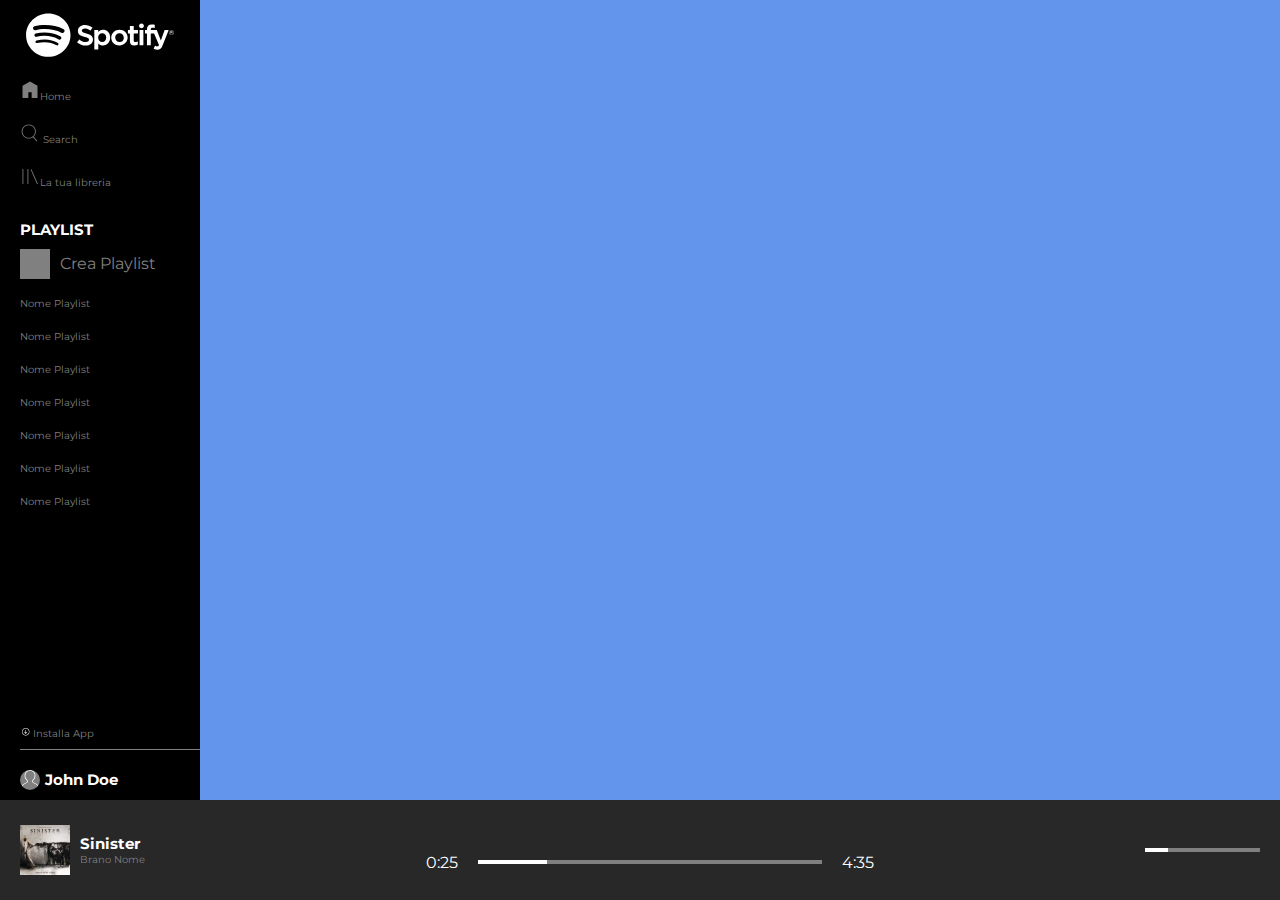
==== index.html @ 8c4ecbf2 "nav-footer-responsive" ====
<!DOCTYPE html>
<html lang="en">
<head>
    <meta charset="UTF-8">
    <meta http-equiv="X-UA-Compatible" content="IE=edge">
    <meta name="viewport" content="width=device-width, initial-scale=1.0">
    <link rel="preconnect" href="https://fonts.googleapis.com">
    <link rel="preconnect" href="https://fonts.gstatic.com" crossorigin>
    <link href="https://fonts.googleapis.com/css2?family=Montserrat" rel="stylesheet">
    <link rel="stylesheet" href="https://cdnjs.cloudflare.com/ajax/libs/font-awesome/5.15.3/css/all.min.css" integrity="sha512-iBBXm8fW90+nuLcSKlbmrPcLa0OT92xO1BIsZ+ywDWZCvqsWgccV3gFoRBv0z+8dLJgyAHIhR35VZc2oM/gI1w==" crossorigin="anonymous" referrerpolicy="no-referrer" />
    <link rel="stylesheet" href="css/style.css">
    <title>Document</title>
</head>
<body >
    <main class="debug">
        <div class="wrapper">
            <!-- nav laterale floattante fixed (gestire la terza sezione)-->
            <nav class="left">
                <div class="logo">
                    <img id="full-logo" src="img/logo.svg" alt="logo">
                    <img id="small-logo" src="img/logo-small.svg" alt="small-logo">
                </div>
                <div class="nav-link">
                    <ul class="user-link">
                        <li><a href="#"><img src="img/home.svg" alt="home"><span>Home</span></a></li>
                        <li><a href="#"><img src="img/search.svg" alt="search"> <span>Search</span></a></li>
                        <li><a href=""><img src="img/libreria.svg" alt="library"><span>La tua libreria</span></a></li>
                    </ul>


                </div>
                <div class="playlist">
                    <h2>PLAYLIST</h2>
                    <div class="add-playlist">
                        <div class="btn-playlist">
                            <i class="fas fa-plus black"></i>
                        </div>
                        <span>Crea Playlist</span>
                    </div>
                    <ul class="name-list">
                        <li><p><a href="#"><span>Nome Playlist</span></a></p></li>
                        <li><p><a href="#"><span>Nome Playlist</span></a></p></li>
                        <li><p><a href="#"><span>Nome Playlist</span></a></p></li>
                        <li><p><a href="#"><span>Nome Playlist</span></a></p></li>
                        <li><p><a href="#"><span>Nome Playlist</span></a></p></li>
                        <li><p><a href="#"><span>Nome Playlist</span></a></p></li>
                        <li><p><a href="#"><span>Nome Playlist</span></a></p></li>
                    </ul>
                    <div class="nav-footer">
                        <div class="app-download">
                            <img class="resize-small" src="img/download.svg" alt="download">
                            <a href="#"><span>Installa App</span></a>

                        </div>
                        <div class="user-log">
                            <img class="resize-medium round-background" src="img/profile.svg" alt="user-profile-photo">
                            <h2>John Doe</h2>
                        </div>
                    </div>
                

                </div>
            </nav>
            <!-- /nav laterale -->
            <!-- sezione principale con overflow da gestire -->
            <section class="main-overflow left clearfix">
            
            </section>
            <!-- /sezione principale --> 
            <!-- footer floattante? fixed sotto -->
            <footer class="left">
                <section class="currently-listening">
                    <img src="img/sinister.jpeg" alt="Sister album">
                    <div class="artist-song">
                        <h2>Sinister</h2>
                        <a href="#"><p>Brano Nome</p></a>
                    </div>
                    <div class="like">
                        <a href="#"><i class="far fa-heart"></i></a>
                        <a href="#"><i class="far fa-folder"></i></a>
                    </div>
                    
                </section>
                <section class="play-settings">
                    <section class="play-buttons">
                        <ul class="nostyle">
                            <li><a href="#"><i class="fas fa-random"></i></a></li>
                            <li><a href="#"><i class="fas fa-step-backward"></i></a></li>
                            <li><a href="#"><i class="far fa-play-circle big"></i></a></li>
                            <li><a href="#"><i class="fas fa-step-forward"></i></a></li>
                            <li><a href="#"><i class="fas fa-redo-alt"></i></a></li>
                        </ul>
                    </section>
                    <section class="time-bar">
                        <div class="time-remaining">
                            <p>0:25</p>
                        </div>
                        <div class="bar">
                            <div class="white-bar"></div>
                        </div>
                        <div class="tim-total">
                            <p>4:35</p>
                        </div>
                    </section>
                </section>
                <section class="settings">
                    <ul class="nostyle-volume">
                        <li><a href="#"><i class="fas fa-list"></i></a></li>
                        <li><a href="#"><i class="fas fa-desktop"></i></a></li>
                        <li><a href="#"><i class="fas fa-volume-up"></i></a></li>
                    </ul>
                    <div class="volume-bar">
                        <div class="actual-volume"></div>
                    </div>
                </section>

            </footer>
            <!-- /footer  -->
        </div>
        
       
    </main>
</body>
</html>
---- css/style.css ----
* {
    margin: 0;
    padding: 0;
    box-sizing: border-box;
}
/* common */
main                    {
    width: 100%;
    height: 100vh;
    font-family: 'Montserrat', sans-serif;
    color: gray;

}
.wrapper {
    width: 100%;
    height: 100%;
}
nav {
    position: relative;
    display: flex;
    width: 200px;
    height: calc(100% - 100px);
    flex-direction: column;
    justify-content: flex-start;
    align-items: flex-start;
    background-color: black;
    overflow:hidden;

}
.main-overflow {
    width: calc(100% - 200px);
    height: calc(100% - 100px);
}
footer {
    width: 100%;
    height: 100px;
    background-color: #282828;
    display: flex;
    justify-content: space-between;
    align-items: center;
}
.left {
    float: left;
}
.clearfix::after{
    content: "";
    display: table;
    clear: both;
}
/* /common */
/* nav */

.logo{
    display: flex;
    justify-content: center;
    align-items: center;
    width: 100%;
    height: 70px;
}
.logo>img{
    width: 150px;
}
#small-logo {
    display: none;
}
.nav-link{
    height: 150px;

}
.nav-link>ul,
.playlist>ul {
    display: flex;
    flex-direction: column;
    list-style: none;

}
a {
    text-decoration: none;
    color: gray;

}
.user-link>li {
    font-size: 10px;
    padding: 10px 20px;
}
.user-link>li>a>img {
    display: inline-block;
    width: 20px;
    filter: invert(1);
    filter: opacity(0.5);
}
.playlist {
    display: flex;
    flex-direction: column;
    justify-content: flex-start;
    height: calc(100% - 220px);
    width: 100%;
}
h2 {
    color: white;
    font-size: 15px;
}
.playlist h2 {
    padding-left: 20px;
}
.add-playlist {
    display: flex;
    text-align: center;
    padding-left: 20px;
    padding-top: 10px;
    height: 50px;
    line-height: 30px;
    width: 100%;
}
.btn-playlist {
    display: flex;
    align-items: center;
    justify-content: center;
    width: 30px;
    height: 30px;
    background-color: gray;
    margin-right: 10px;

}
.black {
    color: black;
}
.name-list{
    padding-left: 20px;
    min-height: 60%;
    height: 80%;
    overflow-y: auto;


}
.name-list>li {
    font-size: 10px;
    padding: 10px 0;
}
.nav-footer {
    display: flex;
    flex-direction: column;
    justify-content: center;
    align-items: flex-start;    
    width: 200px;
    font-size: 10px;
    padding-left: 20px;
    background-color: black;
}
.resize-small {
    width: 10px;
}
.resize-medium {
    width: 20px;
}
.app-download {
    padding-bottom: 10px;
    line-height: 10px;
    text-align: center;
}
.round-background {
    width: 20px;
    height: 20px;
    border-radius: 50%;
    background-color: gray;
}
.user-log {
    display: flex;
    line-height: 20px;
    text-align: center;
    width: 100%;
    font-size: 10px;
    padding: 20px 0 10px;
    border-top: 1px solid grey;
}
.user-log>h2 {
    padding-left: 5px;
}

/* /nav */







/* footer */
.currently-listening {
    display: flex;
    flex-direction: row;
    height: 100%;
    width: 30%;
    align-items: center;
    justify-content: flex-start;
    margin-left: 20px;
}
.like {
    display: flex;
    flex-wrap: wrap;
    align-items: center;
    justify-content: center;
    width: 20%;
    height: 20%;
    padding-left: 5px;
}
.artist-song {
    font-size: 10px;
}
.currently-listening img {
    height: 50%;
    padding-right: 10px;
}
.like>a>i {
    padding-right: 10px;
}
.play-settings {
    width: 35%;
    height: 100%;
    display: flex;
    flex-direction: column;
    justify-content: center;
    align-items: center;
    padding: 20px 0;
}
.play-buttons {
    font-size: 15px;
    width: 100%;
}
.big {
    font-size: 20px;
}
.nostyle {
    display: flex;
    flex-direction: row;
    list-style: none;
    justify-content: center;
    align-items: center;
    width: 100%;
    height: 100%;
}
.nostyle>li>a,
.nostyle-volume>li>a {
    color:white;
    padding: 0 10px;
}
.bar {
    display: block;
    height: 4px;
    width: 80%;
    background-color: gray;
    margin: 0 20px;
}
.white-bar {
    width: 20%;
    height: 100%;
    background-color: white;

}
.settings {
    display: flex;
    flex-direction: row;
    justify-content: flex-end;
    align-items: center;
    width: 30%;
    height: 100%;
}
.time-bar {
    display: flex;
    flex-direction: row;
    justify-content: center;
    align-items: center;
    color:white;
    width: 100%;
    height: 100%;
}
.nostyle-volume {
    display: flex;
    flex-direction: row;
    list-style: none;
    justify-content: center;
    align-items: center;
    width: 30%;
    height: 100%;
}
.volume-bar {
    height: 4px;
    width: 30%;
    background-color: gray;
    margin: 0 20px;
}
.actual-volume {
    width: 20%;
    height: 100%;
    background-color: white;

}


/* /footer */

/* @media query */
@media screen and (max-width: 600px) {
    #small-logo {
        
        display: block;
        width: 20px;
    }
    #full-logo {
        display: none;
    }
    .add-playlist,
    a>span,    
    nav h2 {
        display: none;
    }
    nav {
        width: 50px;
    }
    .nav-footer{
        width: 49px;
        align-items: center;

    }

    .main-overflow {
        width: calc(100% - 50px);
    }
    .app-download {
        display: flex;
        width: 50px;
        justify-content: center;
        align-items: center;
        padding-right: 10px;
    }
    .user-log {
        border: 0;
        margin-right: 10px;
    }
    .resize-small {
        margin-right: 10px;

    }

    .nav-footer,
    .logo {
        align-items: center;
        justify-content: center;
    }
}
@media screen and (max-height: 600px) {
    .nav-footer {
    }
}
/* /@media query */

/* .debug nav {
    background-color: aqua;
} */


.debug .main-overflow {
    background-color: cornflowerblue;
}
/* .debug footer {
    background-color: orange;
} */
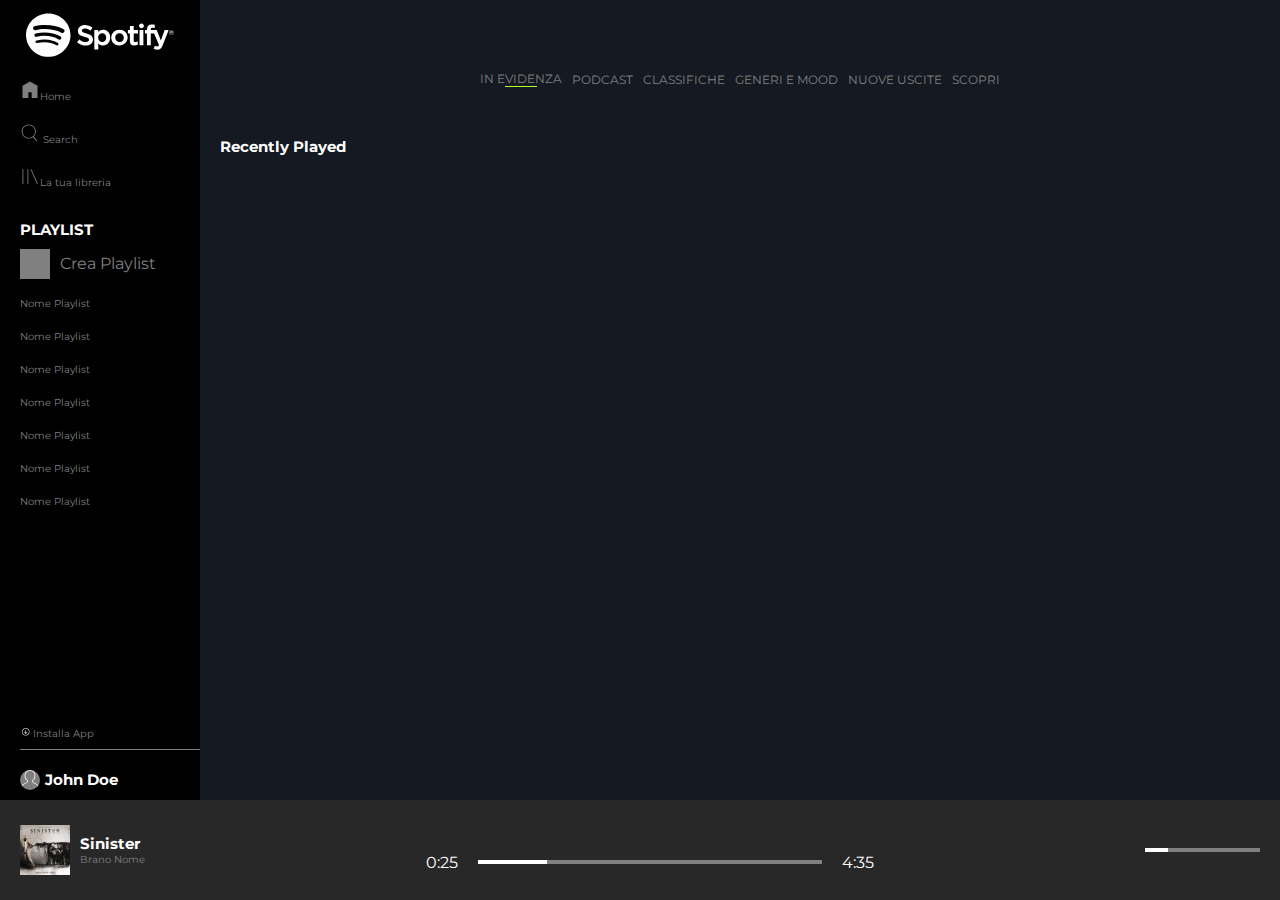
==== commit 819c685c: "creazione-struttura-main e inserimento link-nav" ====
--- a/index.html
+++ b/index.html
@@ -64,7 +64,26 @@
             <!-- /nav laterale -->
             <!-- sezione principale con overflow da gestire -->
             <section class="main-overflow left clearfix">
-            
+                <section class="row-nav">
+                    <ul class="nostyle">
+                        <li>
+                            <div class="hr-li">
+                               <a href="#">in evidenza</a> 
+                            </div>
+                            <hr>                            
+                        </li>
+                        <li><a href="#">podcast</a></li>
+                        <li><a href="#">classifiche</a></li>
+                        <li><a href="#">generi e mood</a></li>
+                        <li><a href="#">nuove uscite</a></li>
+                        <li><a href="#">scopri</a></li>
+                    </ul>
+                </section>
+                <section class="row">
+                    <h2>Recently Played</h2>
+                </section>
+                <section class="row"></section>
+                <section class="row"></section>            
             </section>
             <!-- /sezione principale --> 
             <!-- footer floattante? fixed sotto -->
--- a/css/style.css
+++ b/css/style.css
@@ -30,6 +30,9 @@
 .main-overflow {
     width: calc(100% - 200px);
     height: calc(100% - 100px);
+    padding-top: 60px;
+    background-color: #141922;
+    overflow-y: auto;
 }
 footer {
     width: 100%;
@@ -176,14 +179,44 @@
 .user-log>h2 {
     padding-left: 5px;
 }
-
 /* /nav */
 
-
-
-
-
-
+/* .main-overflow */
+.row-nav {
+    display: flex;
+    height: 5%;
+    width: 100%;
+    margin-bottom: 40px;
+}
+.row-nav>.nostyle {
+    text-transform: uppercase;
+}
+.row-nav>.nostyle>li>a,
+.hr-li {
+    font-size: 12px;
+    padding: 0 5px;
+    color: gray;
+}
+hr {
+    height: 1px;
+    background-color: greenyellow;
+    border: none;
+    margin: 0 30px;
+}
+.row {
+    display: flex;
+    justify-content: space-around;
+    align-items: center;
+    padding-left: 20px;
+    height: 40%;
+    width: 100%;
+}
+.row h2 {
+    justify-self: flex-start;
+    align-self: flex-start;
+    width: 100%;
+}
+/* /.main-overflow */
 
 /* footer */
 .currently-listening {
@@ -358,10 +391,10 @@
     background-color: aqua;
 } */
 
-
+/* 
 .debug .main-overflow {
     background-color: cornflowerblue;
-}
+} */
 /* .debug footer {
     background-color: orange;
 } */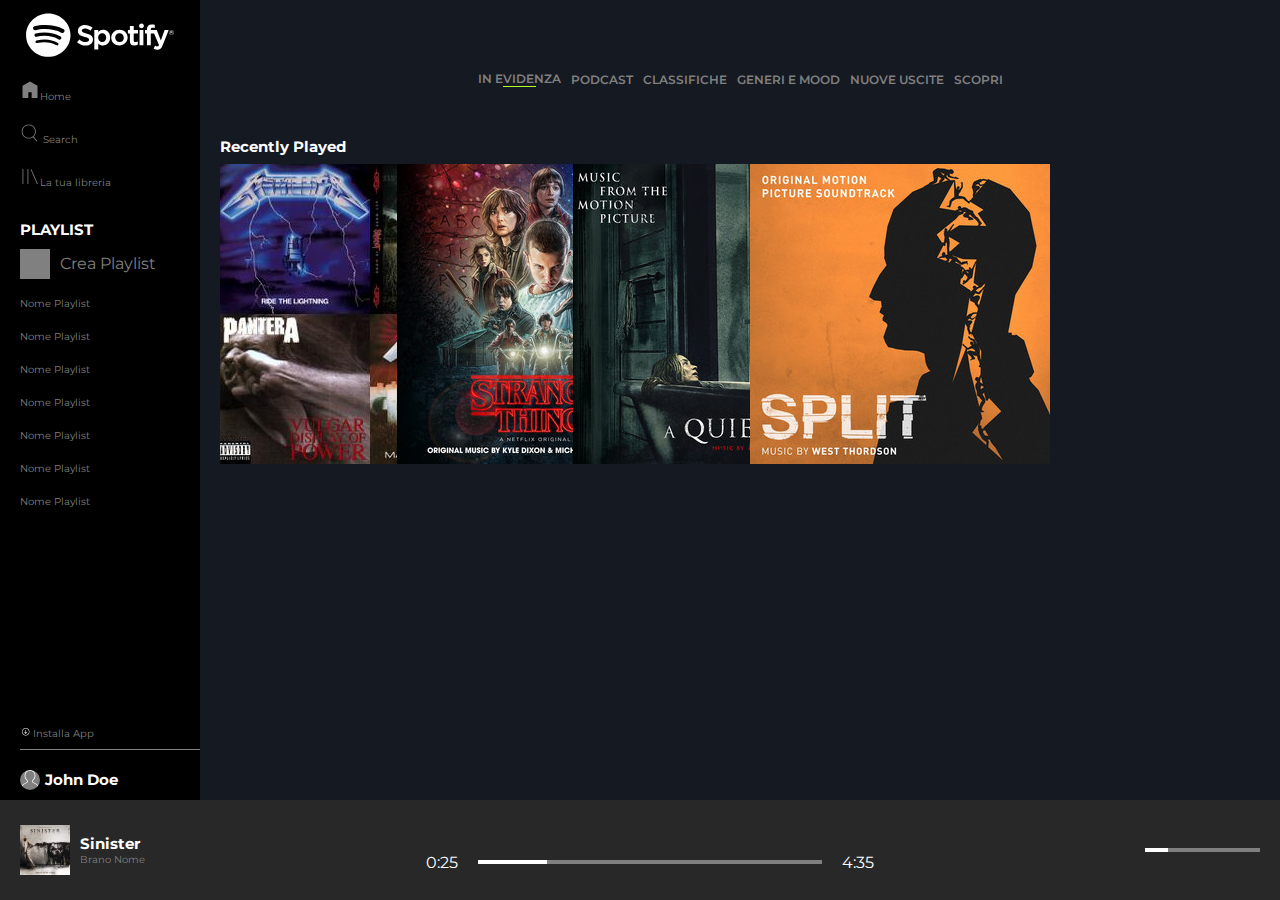
==== commit 4a53491a: "first row" ====
--- a/index.html
+++ b/index.html
@@ -80,7 +80,52 @@
                     </ul>
                 </section>
                 <section class="row">
-                    <h2>Recently Played</h2>
+                    <div class="title">
+                        <h2>Recently Played</h2>
+                    </div>
+                    <div class="album">
+                        <img src="img/metal_lifting.jpg" alt="heavy metal">
+                        <div class="album-info">
+                            <h2></h2>
+                            <p></p>
+                        </div>
+                    </div>
+                    <div class="album">
+                        <img src="img/stranger.jpeg" alt="strangerthings">
+                        <div class="album-info">
+                            <h2></h2>
+                            <p></p>
+                        </div>
+                    </div>
+                    <div class="album">
+                        <img src="img/aquietplace.jpeg" alt="a quiet place">
+                        <div class="album-info">
+                            <h2></h2>
+                            <p></p>
+                        </div>
+                    </div>
+                    <div class="album">
+                        <img src="img/split.jpeg" alt="">
+                        <div class="album-info">
+                            <h2></h2>
+                            <p></p>
+                        </div>
+                    </div>
+                    <div class="album">
+                        <img src="" alt="">
+                        <div class="album-info">
+                            <h2></h2>
+                            <p></p>
+                        </div>
+                    </div>
+                    <div class="album">
+                        <img src="" alt="">
+                        <div class="album-info">
+                            <h2></h2>
+                            <p></p>
+                        </div>
+                    </div>
+
                 </section>
                 <section class="row"></section>
                 <section class="row"></section>            
--- a/css/style.css
+++ b/css/style.css
@@ -194,6 +194,7 @@
 .row-nav>.nostyle>li>a,
 .hr-li {
     font-size: 12px;
+    font-weight: 600;
     padding: 0 5px;
     color: gray;
 }
@@ -207,14 +208,19 @@
     display: flex;
     justify-content: space-around;
     align-items: center;
+    flex-wrap: wrap;
     padding-left: 20px;
     height: 40%;
     width: 100%;
 }
-.row h2 {
+.row .title {
     justify-self: flex-start;
     align-self: flex-start;
     width: 100%;
+}
+.album {
+    width: calc(100% / 6);
+    height: 90%;
 }
 /* /.main-overflow */
 
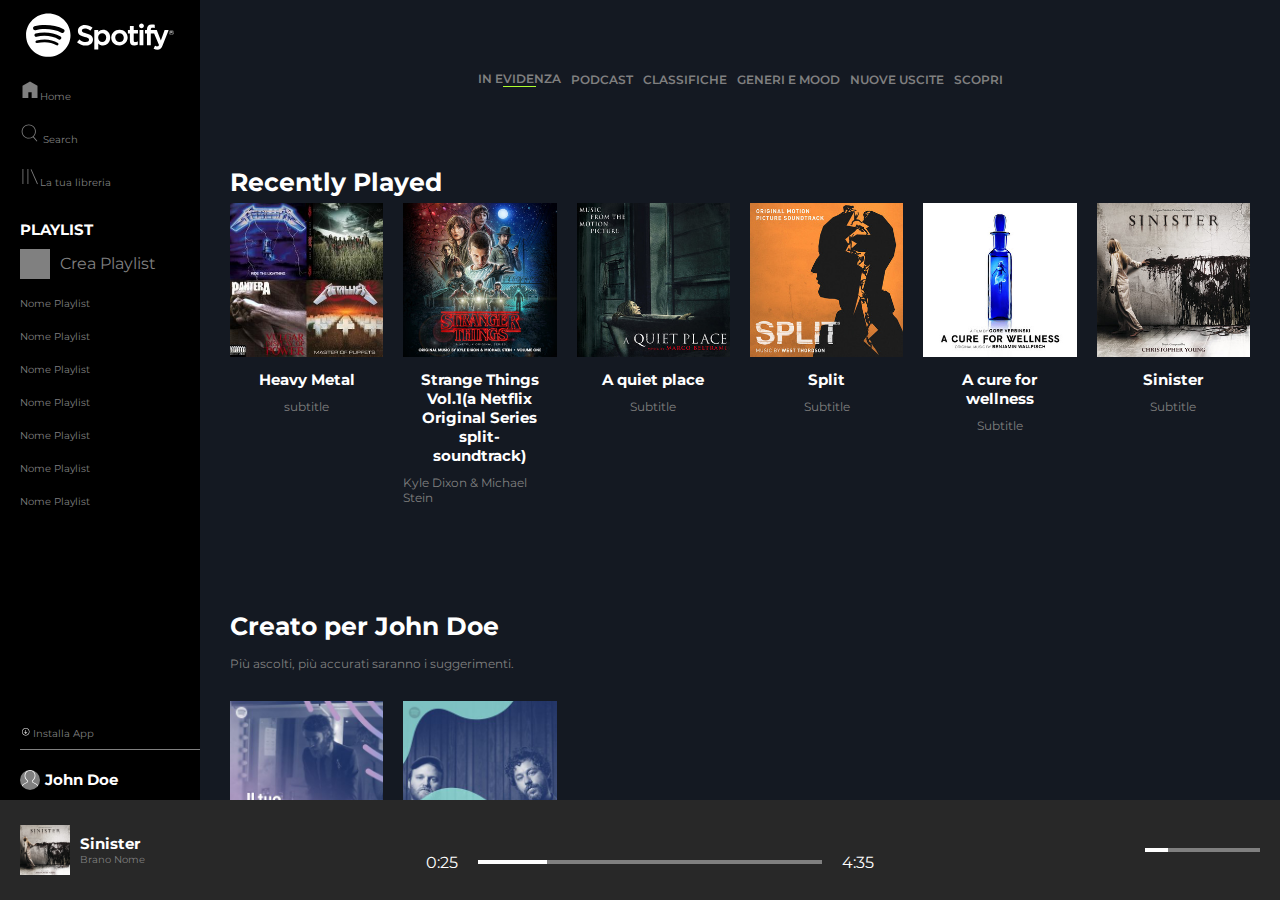
==== commit d623e22e: "progetto statico concluso- inizio responsive" ====
--- a/index.html
+++ b/index.html
@@ -9,7 +9,7 @@
     <link href="https://fonts.googleapis.com/css2?family=Montserrat" rel="stylesheet">
     <link rel="stylesheet" href="https://cdnjs.cloudflare.com/ajax/libs/font-awesome/5.15.3/css/all.min.css" integrity="sha512-iBBXm8fW90+nuLcSKlbmrPcLa0OT92xO1BIsZ+ywDWZCvqsWgccV3gFoRBv0z+8dLJgyAHIhR35VZc2oM/gI1w==" crossorigin="anonymous" referrerpolicy="no-referrer" />
     <link rel="stylesheet" href="css/style.css">
-    <title>Document</title>
+    <title>Spotify Web</title>
 </head>
 <body >
     <main class="debug">
@@ -84,51 +84,105 @@
                         <h2>Recently Played</h2>
                     </div>
                     <div class="album">
-                        <img src="img/metal_lifting.jpg" alt="heavy metal">
-                        <div class="album-info">
-                            <h2></h2>
-                            <p></p>
-                        </div>
-                    </div>
-                    <div class="album">
-                        <img src="img/stranger.jpeg" alt="strangerthings">
-                        <div class="album-info">
-                            <h2></h2>
-                            <p></p>
-                        </div>
-                    </div>
-                    <div class="album">
-                        <img src="img/aquietplace.jpeg" alt="a quiet place">
-                        <div class="album-info">
-                            <h2></h2>
-                            <p></p>
-                        </div>
-                    </div>
-                    <div class="album">
-                        <img src="img/split.jpeg" alt="">
-                        <div class="album-info">
-                            <h2></h2>
-                            <p></p>
-                        </div>
-                    </div>
-                    <div class="album">
-                        <img src="" alt="">
-                        <div class="album-info">
-                            <h2></h2>
-                            <p></p>
-                        </div>
-                    </div>
-                    <div class="album">
-                        <img src="" alt="">
-                        <div class="album-info">
-                            <h2></h2>
-                            <p></p>
-                        </div>
-                    </div>
-
-                </section>
-                <section class="row"></section>
-                <section class="row"></section>            
+                        <div class="img-square">
+                            <img src="img/metal_lifting.jpg" alt="heavy metal">
+                        </div>                        
+                        <div class="album-info">
+                            <h2>Heavy Metal</h2>
+                            <p>subtitle</p>
+                        </div>
+                    </div>
+                    <div class="album">
+                        <div class="img-square">
+                            <img src="img/stranger.jpeg" alt="strangerthings">
+                        </div>
+                        <div class="album-info">
+                            <h2>Strange Things Vol.1(a Netflix Original Series split-soundtrack)</h2>
+                            <p>Kyle Dixon & Michael Stein</p>
+                        </div>
+                    </div>
+                    <div class="album">
+                        <div class="img-square">
+                            <img src="img/aquietplace.jpeg" alt="a quiet place">
+                        </div>
+                        <div class="album-info">
+                            <h2>A quiet place</h2>
+                            <p>Subtitle</p>
+                        </div>
+                    </div>
+                    <div class="album">
+                        <div class="img-square">
+                            <img src="img/split.jpeg" alt="split-soundtracks">
+                        </div>
+                        <div class="album-info">
+                            <h2>Split</h2>
+                            <p>Subtitle</p>
+                        </div>
+                    </div>
+                    <div class="album">
+                        <div class="img-square">
+                            <img src="img/cure.jpeg" alt="a cure for wellness">
+                        </div>
+                        <div class="album-info">
+                            <h2>A cure for wellness</h2>
+                            <p>Subtitle</p>
+                        </div>
+                    </div>
+                    <div class="album">
+                        <div class="img-square">
+                            <img src="img/sinister.jpeg" alt="sinister">
+                        </div>
+                        <div class="album-info">
+                            <h2>Sinister</h2>
+                            <p>Subtitle</p>
+                        </div>
+                    </div>
+
+                </section>
+                <section class="row">
+                    <div class="title">
+                        <h2>Creato per John Doe</h2>
+                        <p>Più ascolti, più accurati saranno i suggerimenti.</p>
+                    </div>
+                    <div class="album">
+                        <div class="img-square">
+                            <img src="img/radar.jpeg" alt="Spotify-radar">
+                        </div>
+                        <div class="album-info">
+                            <h2>Release Radar</h2>
+                        </div>
+                    </div>
+                    <div class="album">
+                        <div class="img-square">
+                            <img src="img/mixdaily.jpeg" alt="Spotify-mix">
+                        </div>
+                        <div class="album-info">
+                            <h2>Daily Mix 1</h2>
+                        </div>
+                    </div>                    
+                </section>
+                <section class="row">
+                    <div class="title">
+                        <h2>Artisti più popolari</h2>
+                        <p>Più ascolti, più accurati saranno i suggerimenti.</p>
+                    </div>
+                    <div class="album">
+                        <div class="img-square">
+                            <img src="img/youg.jpeg" alt="Lana del Rei">
+                        </div>
+                        <div class="album-info">
+                            <h2>Lana del Rei</h2>
+                        </div>
+                    </div>
+                    <div class="album">
+                        <div class="img-square">
+                            <img src="img/einaudi.jpeg" alt="Einaudi">
+                        </div>
+                        <div class="album-info">
+                            <h2>Ludovico Einaudi</h2>
+                        </div>
+                    </div>                    
+                </section>            
             </section>
             <!-- /sezione principale --> 
             <!-- footer floattante? fixed sotto -->
--- a/css/style.css
+++ b/css/style.css
@@ -206,12 +206,20 @@
 }
 .row {
     display: flex;
-    justify-content: space-around;
+    justify-content: flex-start;
     align-items: center;
     flex-wrap: wrap;
-    padding-left: 20px;
-    height: 40%;
-    width: 100%;
+    padding: 30px 20px;
+    height: 60%;
+    width: 100%;
+}
+.title>h2 {
+    font-size: 25px;
+    padding-left: 10px;
+}
+.title>p {
+    font-size: 12px;
+    padding: 15px 10px 30px;
 }
 .row .title {
     justify-self: flex-start;
@@ -221,7 +229,24 @@
 .album {
     width: calc(100% / 6);
     height: 90%;
-}
+    padding: 0 10px;
+    font-size: 12px;
+}
+.album-info h2 {
+    text-align: center;
+    padding: 10px;
+}
+.album-info {
+    display: flex;
+    flex-direction: column;
+    flex-wrap: wrap;
+    align-items: center;
+}
+.album img {
+    height: 100%;
+    width: 100%;
+}
+
 /* /.main-overflow */
 
 /* footer */
@@ -339,6 +364,7 @@
 /* /footer */
 
 /* @media query */
+
 @media screen and (max-width: 600px) {
     #small-logo {
         
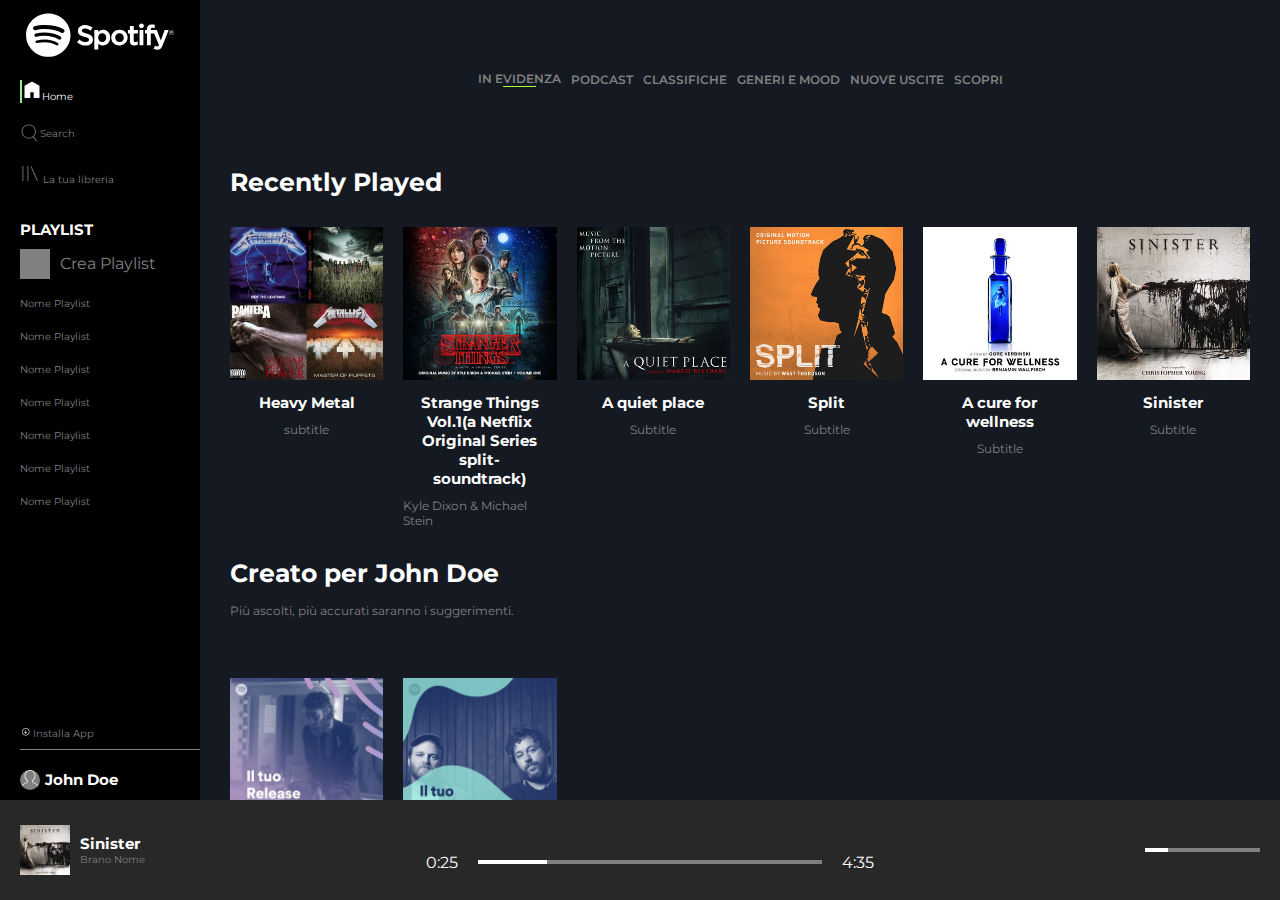
==== commit 3ad4a2a8: "mettere:hover sulle foto degli album" ====
--- a/index.html
+++ b/index.html
@@ -22,9 +22,32 @@
                 </div>
                 <div class="nav-link">
                     <ul class="user-link">
-                        <li><a href="#"><img src="img/home.svg" alt="home"><span>Home</span></a></li>
-                        <li><a href="#"><img src="img/search.svg" alt="search"> <span>Search</span></a></li>
-                        <li><a href=""><img src="img/libreria.svg" alt="library"><span>La tua libreria</span></a></li>
+                        <li><div class="left-border">
+                            <a href="#"><img src="img/home.svg" alt="home"><span>Home</span></a>
+                            </div>
+                        </li>
+                        <li>
+                            <a href="#">
+                                <div class="flex-nav" >
+                                    <img src="img/search.svg" alt="search">
+                                    <span>Search</span>                            
+                                    <div class="overlay-nav-search"></div>
+
+                                </div>
+                            </a>
+                        </li>    
+                        <li>
+                            <div >
+                               <a class="flex-nav" href="#">
+                                   <div>
+                                        <img src="img/libreria.svg" alt="library">
+                                        <span>La tua libreria</span>
+                                        <div class="overlay-nav-library"></div> 
+                                   </div>
+                                  
+                                </a>
+                            </div>
+                        </li>     
                     </ul>
 
 
@@ -86,6 +109,7 @@
                     <div class="album">
                         <div class="img-square">
                             <img src="img/metal_lifting.jpg" alt="heavy metal">
+                            <div class="overlay-play"><i class="far fa-play-circle big"></i></div>
                         </div>                        
                         <div class="album-info">
                             <h2>Heavy Metal</h2>
--- a/css/style.css
+++ b/css/style.css
@@ -2,13 +2,14 @@
     margin: 0;
     padding: 0;
     box-sizing: border-box;
+
 }
 /* common */
-main                    {
+main {
     width: 100%;
     height: 100vh;
     font-family: 'Montserrat', sans-serif;
-    color: gray;
+    color: gray;  
 
 }
 .wrapper {
@@ -50,9 +51,19 @@
     display: table;
     clear: both;
 }
+
 /* /common */
 /* nav */
-
+.left-border {
+    border-left: 2px solid lightgreen;
+}
+.left-border>a>img{
+    display: inline-block;
+    width: 20px;
+}
+.left-border>a>span {
+    color: white;
+}
 .logo{
     display: flex;
     justify-content: center;
@@ -86,11 +97,35 @@
     font-size: 10px;
     padding: 10px 20px;
 }
-.user-link>li>a>img {
-    display: inline-block;
+.user-link>li>a>img,
+.flex-nav {
+    display: flex;
+    width: 180px;
+    justify-content: flex-start;
+    align-items: center;
+    flex-direction: row;
+}
+.flex-nav img {
     width: 20px;
-    filter: invert(1);
-    filter: opacity(0.5);
+}
+
+.overlay-nav-search {
+    position: fixed;
+    top: 122px;
+    left: 20px;
+    width: 20px;
+    height: 20px;
+    background-color: rgba(0, 0, 0, 0.5);
+    z-index: 2;
+}
+.overlay-nav-library {
+    position: fixed;
+    top: 162px;
+    left: 20px;
+    width: 20px;
+    height: 20px;
+    background-color: rgba(0, 0, 0, 0.5);
+    z-index: 2;
 }
 .playlist {
     display: flex;
@@ -207,11 +242,13 @@
 .row {
     display: flex;
     justify-content: flex-start;
-    align-items: center;
+    align-items: flex-start;
     flex-wrap: wrap;
-    padding: 30px 20px;
-    height: 60%;
-    width: 100%;
+    padding: 0 20px;    
+    width: 100%;
+}
+.title {
+    padding: 30px 0;
 }
 .title>h2 {
     font-size: 25px;
@@ -225,10 +262,12 @@
     justify-self: flex-start;
     align-self: flex-start;
     width: 100%;
+    height: 10%;
 }
 .album {
     width: calc(100% / 6);
     height: 90%;
+    overflow-y: visible;
     padding: 0 10px;
     font-size: 12px;
 }
@@ -245,6 +284,27 @@
 .album img {
     height: 100%;
     width: 100%;
+}
+.img-square-none {
+    position: relative; 
+    width: 100%;
+    height: 100%;
+    z-index: 0;
+}
+.overlay-play {
+    position: absolute;
+    display: none;
+    top: 0%;
+    left: 0;
+    width: 100%;
+    height: 100%;
+    background-color: rgba(0, 0, 0, 0.5);
+    z-index: 9999;
+}
+.overlay-play i {
+    font-size: 140px;
+    padding: 50px ;
+    color: white;
 }
 
 /* /.main-overflow */
@@ -362,8 +422,29 @@
 
 
 /* /footer */
+/* hover */
+a:hover,
+.row-nav .nostyle li a:hover {
+    color: white;
+}
+.overlay-nav-library:hover,
+.overlay-nav-search:hover {
+    display: none;
+}
+.overlay-play:hover  {
+    display: block;
+}
+
+
+
+/* /hover  */
 
 /* @media query */
+@media all and (max-width: 1070px) {
+    .album {
+        width: calc(1070px / 6);
+    }
+    
 
 @media screen and (max-width: 600px) {
     #small-logo {
@@ -412,10 +493,11 @@
         align-items: center;
         justify-content: center;
     }
-}
-@media screen and (max-height: 600px) {
-    .nav-footer {
-    }
+    .album {
+        width: calc(1400px / 6);
+    }
+}
+
 }
 /* /@media query */
 
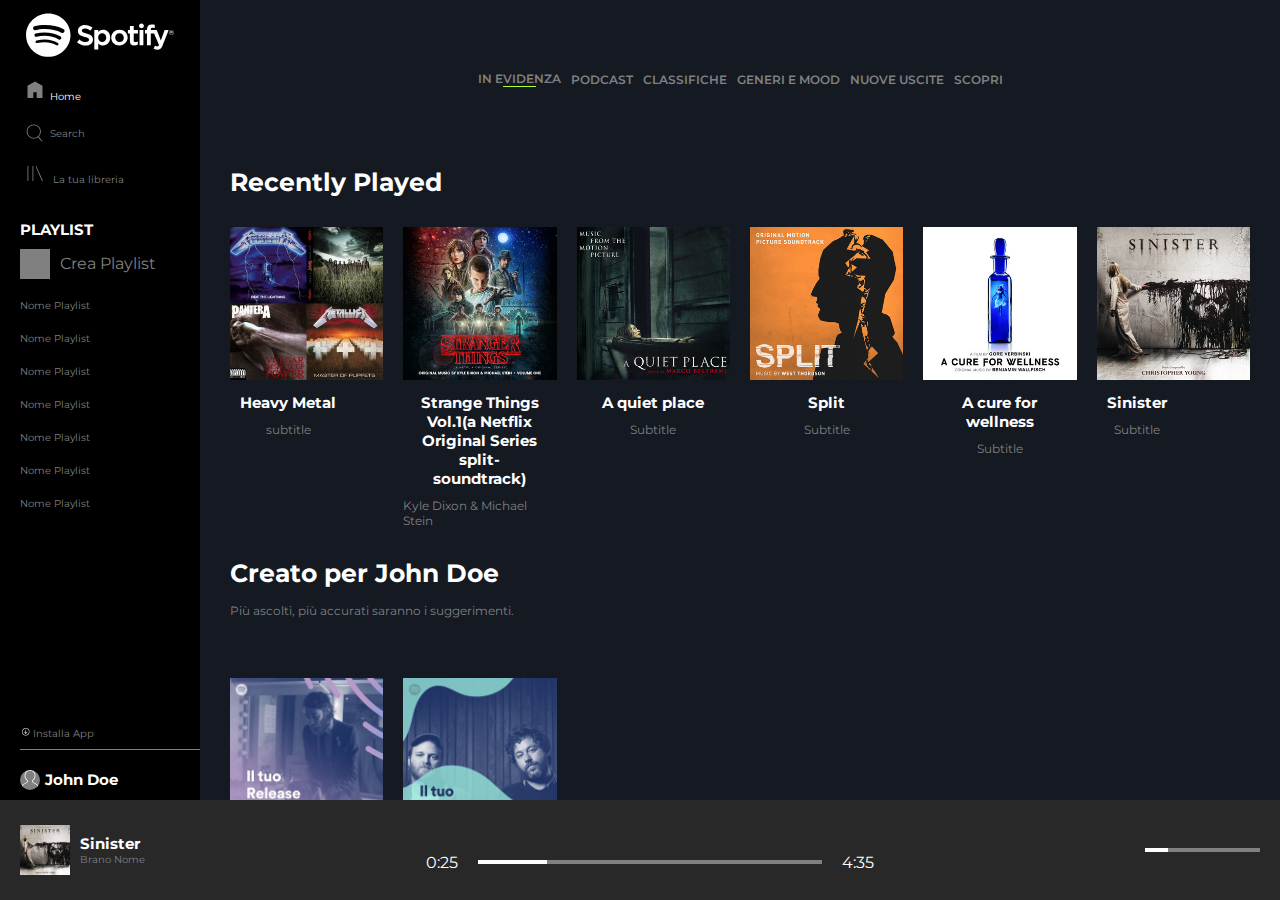
==== commit 06c7ab37: "album-cover hover" ====
--- a/index.html
+++ b/index.html
@@ -22,16 +22,16 @@
                 </div>
                 <div class="nav-link">
                     <ul class="user-link">
-                        <li><div class="left-border">
-                            <a href="#"><img src="img/home.svg" alt="home"><span>Home</span></a>
+                        <li class="left-border"><div class="white flex-nav">
+                            <a href="#">
+                                <svg viewBox="0 0 512 512" xmlns="http://www.w3.org/2000/svg"><path d="M448 463.746h-149.333v-149.333h-85.334v149.333h-149.333v-315.428l192-111.746 192 110.984v316.19z"></svg><span>Home</span></a>
                             </div>
                         </li>
                         <li>
                             <a href="#">
                                 <div class="flex-nav" >
-                                    <img src="img/search.svg" alt="search">
-                                    <span>Search</span>                            
-                                    <div class="overlay-nav-search"></div>
+                                    <svg viewBox="0 0 512 512" xmlns="http://www.w3.org/2000/svg"><path d="M349.714 347.937l93.714 109.969-16.254 13.969-93.969-109.969q-48.508 36.825-109.207 36.825-36.826 0-70.476-14.349t-57.905-38.603-38.603-57.905-14.349-70.476 14.349-70.476 38.603-57.905 57.905-38.603 70.476-14.349 70.476 14.349 57.905 38.603 38.603 57.905 14.349 70.476q0 37.841-14.73 71.619t-40.889 58.921zM224 377.397q43.428 0 80.254-21.461t58.286-58.286 21.461-80.254-21.461-80.254-58.286-58.285-80.254-21.46-80.254 21.46-58.285 58.285-21.46 80.254 21.46 80.254 58.285 58.286 80.254 21.461z" fill-rule="evenodd"></svg>
+                                    <span>Search</span>
 
                                 </div>
                             </a>
@@ -40,9 +40,8 @@
                             <div >
                                <a class="flex-nav" href="#">
                                    <div>
-                                        <img src="img/libreria.svg" alt="library">
-                                        <span>La tua libreria</span>
-                                        <div class="overlay-nav-library"></div> 
+                                    <svg viewBox="0 0 512 512" xmlns="http://www.w3.org/2000/svg"><path d="M291.301 81.778l166.349 373.587-19.301 8.635-166.349-373.587zM64 463.746v-384h21.334v384h-21.334zM192 463.746v-384h21.334v384h-21.334z"></svg>
+                                    <span>La tua libreria</span>
                                    </div>
                                   
                                 </a>
@@ -55,10 +54,17 @@
                 <div class="playlist">
                     <h2>PLAYLIST</h2>
                     <div class="add-playlist">
-                        <div class="btn-playlist">
-                            <i class="fas fa-plus black"></i>
-                        </div>
-                        <span>Crea Playlist</span>
+                        <a href="">
+                            <div class="div">
+                                <div class="btn-playlist">
+                                <i class="fas fa-plus black"></i>
+                            </div>
+                            <div class="btn-playlist-white">
+                                <i class="fas fa-plus black"></i>
+                            </div>
+                            </div>
+                            <span>Crea Playlist</span>
+                        </a>
                     </div>
                     <ul class="name-list">
                         <li><p><a href="#"><span>Nome Playlist</span></a></p></li>
@@ -107,56 +113,79 @@
                         <h2>Recently Played</h2>
                     </div>
                     <div class="album">
-                        <div class="img-square">
-                            <img src="img/metal_lifting.jpg" alt="heavy metal">
-                            <div class="overlay-play"><i class="far fa-play-circle big"></i></div>
-                        </div>                        
-                        <div class="album-info">
+                        <div class="img-square hover">
+                                <img src="img/metal_lifting.jpg" alt="heavy metal">                            
+                        </div>
+                        <div class="img-square none">
+                                <img src="img/metal_lifting.jpg" alt="heavy metal">
+                            <div class="overlay-play"><i class="far fa-play-circle big"></i></div>
+                        </div>                                     
+                        <div class="album-info left">
                             <h2>Heavy Metal</h2>
                             <p>subtitle</p>
                         </div>
                     </div>
                     <div class="album">
-                        <div class="img-square">
+                        <div class="img-square hover">
                             <img src="img/stranger.jpeg" alt="strangerthings">
                         </div>
+                        <div class="img-square none">
+                            <img src="img/stranger.jpeg" alt="strangerthings">
+                        <div class="overlay-play"><i class="far fa-play-circle big"></i></div>
+                    </div>   
                         <div class="album-info">
                             <h2>Strange Things Vol.1(a Netflix Original Series split-soundtrack)</h2>
                             <p>Kyle Dixon & Michael Stein</p>
                         </div>
                     </div>
                     <div class="album">
-                        <div class="img-square">
+                        <div class="img-square hover">
                             <img src="img/aquietplace.jpeg" alt="a quiet place">
                         </div>
+                        <div class="img-square none">
+                                <img src="img/aquietplace.jpeg" alt="a quiet place">
+                            <div class="overlay-play"><i class="far fa-play-circle big"></i></div>
+                        </div>   
                         <div class="album-info">
                             <h2>A quiet place</h2>
                             <p>Subtitle</p>
                         </div>
                     </div>
                     <div class="album">
-                        <div class="img-square">
+                        <div class="img-square hover">
                             <img src="img/split.jpeg" alt="split-soundtracks">
                         </div>
+                        <div class="img-square none">
+                                <img src="img/split.jpeg" alt="split">
+                            <div class="overlay-play"><i class="far fa-play-circle big"></i></div>
+                        </div>   
                         <div class="album-info">
                             <h2>Split</h2>
                             <p>Subtitle</p>
                         </div>
                     </div>
                     <div class="album">
-                        <div class="img-square">
+                        <div class="img-square hover">
                             <img src="img/cure.jpeg" alt="a cure for wellness">
                         </div>
+                        <div class="img-square none">
+                                <img src="img/cure.jpeg" alt="cure fo wellness">
+                            <div class="overlay-play"><i class="far fa-play-circle big"></i></div>
+                        </div>   
                         <div class="album-info">
                             <h2>A cure for wellness</h2>
                             <p>Subtitle</p>
                         </div>
                     </div>
                     <div class="album">
-                        <div class="img-square">
+                        <div class="img-square hover">
                             <img src="img/sinister.jpeg" alt="sinister">
                         </div>
-                        <div class="album-info">
+                        <div class="img-square none">
+                                <img src="img/sinister.jpeg" alt="sinister">
+                            <div class="overlay-play"><i class="far fa-play-circle big"></i></div>
+                        </div>   
+                        <div class="album-info left">
                             <h2>Sinister</h2>
                             <p>Subtitle</p>
                         </div>
@@ -169,17 +198,25 @@
                         <p>Più ascolti, più accurati saranno i suggerimenti.</p>
                     </div>
                     <div class="album">
-                        <div class="img-square">
+                        <div class="img-square hover">
                             <img src="img/radar.jpeg" alt="Spotify-radar">
                         </div>
+                        <div class="img-square none">
+                                <img src="img/radar.jpeg" alt="Spotify-radar">
+                            <div class="overlay-play"><i class="far fa-play-circle big"></i></div>
+                        </div>   
                         <div class="album-info">
                             <h2>Release Radar</h2>
                         </div>
                     </div>
                     <div class="album">
-                        <div class="img-square">
+                        <div class="img-square hover">
                             <img src="img/mixdaily.jpeg" alt="Spotify-mix">
                         </div>
+                        <div class="img-square none">
+                                <img src="img/mixdaily.jpeg" alt="Spotify-mix">
+                            <div class="overlay-play"><i class="far fa-play-circle big"></i></div>
+                        </div>   
                         <div class="album-info">
                             <h2>Daily Mix 1</h2>
                         </div>
@@ -191,17 +228,25 @@
                         <p>Più ascolti, più accurati saranno i suggerimenti.</p>
                     </div>
                     <div class="album">
-                        <div class="img-square">
+                        <div class="img-square hover">
                             <img src="img/youg.jpeg" alt="Lana del Rei">
                         </div>
+                        <div class="img-square none">
+                                <img src="img/youg.jpeg" alt="Lana del Rei">
+                            <div class="overlay-play"><i class="far fa-play-circle big"></i></div>
+                        </div>   
                         <div class="album-info">
                             <h2>Lana del Rei</h2>
                         </div>
                     </div>
                     <div class="album">
-                        <div class="img-square">
+                        <div class="img-square hover">
                             <img src="img/einaudi.jpeg" alt="Einaudi">
                         </div>
+                        <div class="img-square none">
+                                <img src="img/einaudi.jpeg" alt="Einaudi">
+                            <div class="overlay-play"><i class="far fa-play-circle big"></i></div>
+                        </div>   
                         <div class="album-info">
                             <h2>Ludovico Einaudi</h2>
                         </div>
--- a/css/style.css
+++ b/css/style.css
@@ -11,6 +11,11 @@
     font-family: 'Montserrat', sans-serif;
     color: gray;  
 
+}
+svg {
+    height: 20px;
+    margin: 0 5px;
+    fill: gray;
 }
 .wrapper {
     width: 100%;
@@ -54,14 +59,9 @@
 
 /* /common */
 /* nav */
-.left-border {
-    border-left: 2px solid lightgreen;
-}
-.left-border>a>img{
-    display: inline-block;
-    width: 20px;
-}
-.left-border>a>span {
+
+
+.white>a>span {
     color: white;
 }
 .logo{
@@ -141,7 +141,7 @@
 .playlist h2 {
     padding-left: 20px;
 }
-.add-playlist {
+.add-playlist>a {
     display: flex;
     text-align: center;
     padding-left: 20px;
@@ -151,6 +151,8 @@
     width: 100%;
 }
 .btn-playlist {
+    position: absolute;
+    z-index: 500;
     display: flex;
     align-items: center;
     justify-content: center;
@@ -158,7 +160,17 @@
     height: 30px;
     background-color: gray;
     margin-right: 10px;
-
+}
+.btn-playlist-white {
+    display: flex;
+    position: relative;
+    z-index: 5;
+    align-items: center;
+    justify-content: center;
+    width: 30px;
+    height: 30px;
+    background-color: white;
+    margin-right: 10px;
 }
 .black {
     color: black;
@@ -285,25 +297,37 @@
     height: 100%;
     width: 100%;
 }
-.img-square-none {
+.relative {
     position: relative; 
-    width: 100%;
-    height: 100%;
-    z-index: 0;
+}
+.absolute{
+    position: absolute;
+    top: 0;
+    left: 0;
+}
+.img-square {
+    position: relative;     
+    height: 100%;
+    width: 100%;
+}
+.album .none  {
+    display: none;
 }
 .overlay-play {
     position: absolute;
-    display: none;
+    /* display: none; */
+    display: flex;
+    justify-content: center;
+    align-items: center;
     top: 0%;
     left: 0;
     width: 100%;
     height: 100%;
     background-color: rgba(0, 0, 0, 0.5);
-    z-index: 9999;
+    z-index: 5;
 }
 .overlay-play i {
-    font-size: 140px;
-    padding: 50px ;
+    font-size: 8em;
     color: white;
 }
 
@@ -424,18 +448,23 @@
 /* /footer */
 /* hover */
 a:hover,
-.row-nav .nostyle li a:hover {
+.row-nav.nostyle li>a:hover
+a>.flex-nav:hover {
     color: white;
 }
-.overlay-nav-library:hover,
-.overlay-nav-search:hover {
+.left-border:hover {
+    border-left: 4px solid lightgreen;
+}
+.btn-playlist:hover {
     display: none;
 }
-.overlay-play:hover  {
-    display: block;
-}
-
-
+
+.album:hover .hover{
+    display: none;
+}
+.album:hover .none{
+    display: inline-block;
+}
 
 /* /hover  */
 
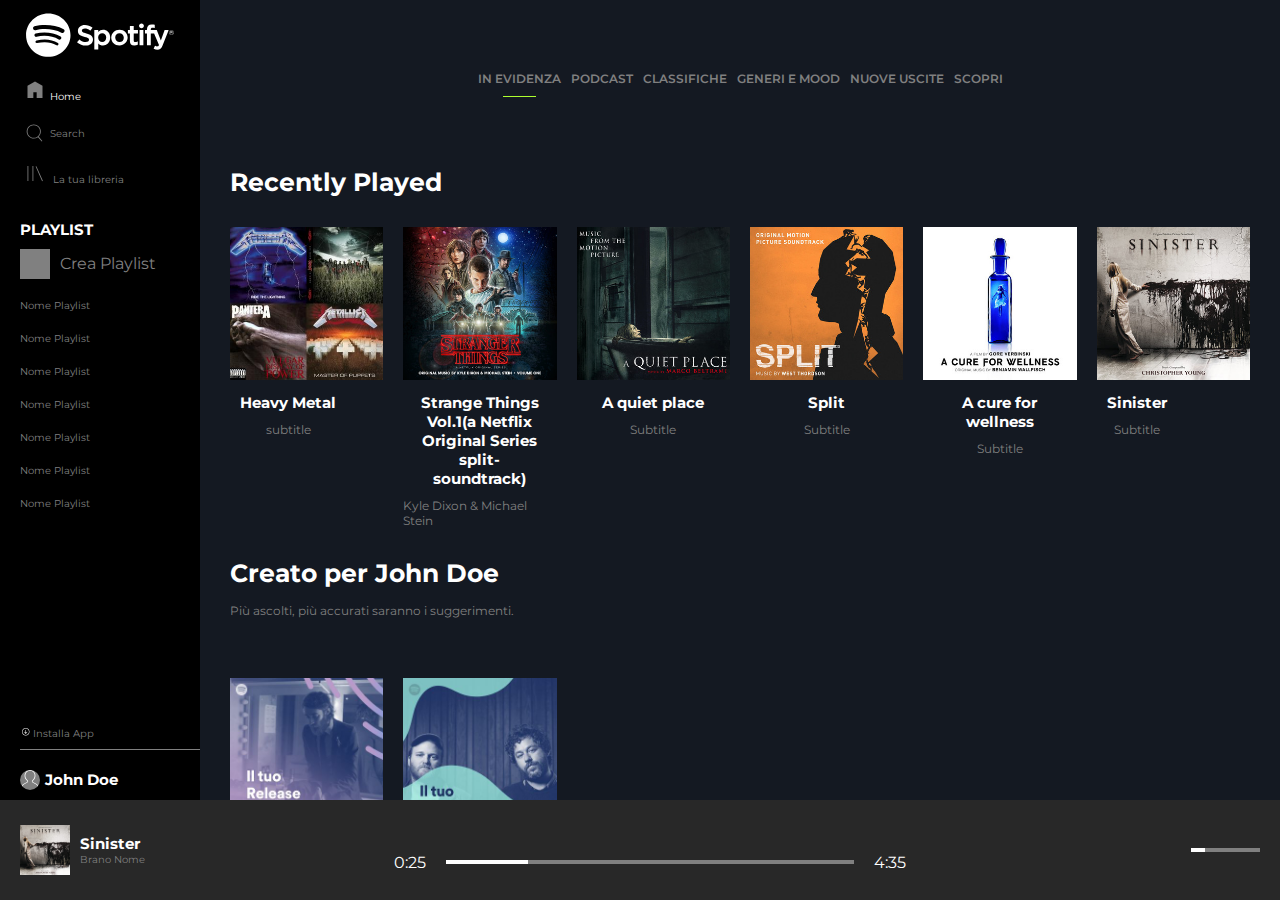
==== commit c8a22759: "responsive-bar" ====
--- a/index.html
+++ b/index.html
@@ -101,11 +101,31 @@
                             </div>
                             <hr>                            
                         </li>
-                        <li><a href="#">podcast</a></li>
-                        <li><a href="#">classifiche</a></li>
-                        <li><a href="#">generi e mood</a></li>
-                        <li><a href="#">nuove uscite</a></li>
-                        <li><a href="#">scopri</a></li>
+                        <li>
+                            <div class="hr-li">
+                                <a href="#">podcast</a>
+                            </div>
+                        </li>    
+                        <li>
+                            <div class="hr-li">
+                                <a href="#">classifiche</a>
+                            </div>
+                        </li>    
+                        <li>
+                            <div class="hr-li">
+                                <a href="#">generi e mood</a>
+                            </div>
+                        </li>   
+                        <li>
+                            <div class="hr-li">
+                                <a href="#">nuove uscite</a>
+                            </div>
+                        </li>    
+                        <li>
+                            <div class="hr-li">
+                                <a href="#">scopri</a>
+                            </div>
+                        </li>    
                     </ul>
                 </section>
                 <section class="row">
@@ -283,7 +303,9 @@
                             <p>0:25</p>
                         </div>
                         <div class="bar">
-                            <div class="white-bar"></div>
+                            <div class="white-bar relative">
+                                <div class="scroll-ball"></div>
+                            </div>
                         </div>
                         <div class="tim-total">
                             <p>4:35</p>
@@ -297,7 +319,9 @@
                         <li><a href="#"><i class="fas fa-volume-up"></i></a></li>
                     </ul>
                     <div class="volume-bar">
-                        <div class="actual-volume"></div>
+                        <div class="actual-volume relative">
+                            <div class="scroll-ball"></div>
+                        </div>
                     </div>
                 </section>
 
--- a/css/style.css
+++ b/css/style.css
@@ -238,11 +238,11 @@
 .row-nav>.nostyle {
     text-transform: uppercase;
 }
-.row-nav>.nostyle>li>a,
+/* .row-nav>.nostyle>li>a, */
 .hr-li {
     font-size: 12px;
     font-weight: 600;
-    padding: 0 5px;
+    padding: 10px 5px;
     color: gray;
 }
 hr {
@@ -338,7 +338,7 @@
     display: flex;
     flex-direction: row;
     height: 100%;
-    width: 30%;
+    width: 230px;
     align-items: center;
     justify-content: flex-start;
     margin-left: 20px;
@@ -363,7 +363,7 @@
     padding-right: 10px;
 }
 .play-settings {
-    width: 35%;
+    width: 40%;
     height: 100%;
     display: flex;
     flex-direction: column;
@@ -410,7 +410,7 @@
     flex-direction: row;
     justify-content: flex-end;
     align-items: center;
-    width: 30%;
+    width: 230px;
     height: 100%;
 }
 .time-bar {
@@ -443,12 +443,22 @@
     background-color: white;
 
 }
+.scroll-ball {
+    position: absolute;
+    display: none;
+    top: -3px;
+    right: 0;
+    width: 10px;
+    height: 10px;
+    border-radius: 50%;
+    background-color: white;
+
+}
 
 
 /* /footer */
 /* hover */
 a:hover,
-.row-nav.nostyle li>a:hover
 a>.flex-nav:hover {
     color: white;
 }
@@ -465,7 +475,17 @@
 .album:hover .none{
     display: inline-block;
 }
-
+.white-bar:hover,
+.actual-volume:hover  {
+    background-color: greenyellow;
+}
+.white-bar:hover .scroll-ball,
+.actual-volume:hover .scroll-ball {
+    display: block;
+}
+.play-buttons:hover .big{
+    font-size: 25px;
+}
 /* /hover  */
 
 /* @media query */
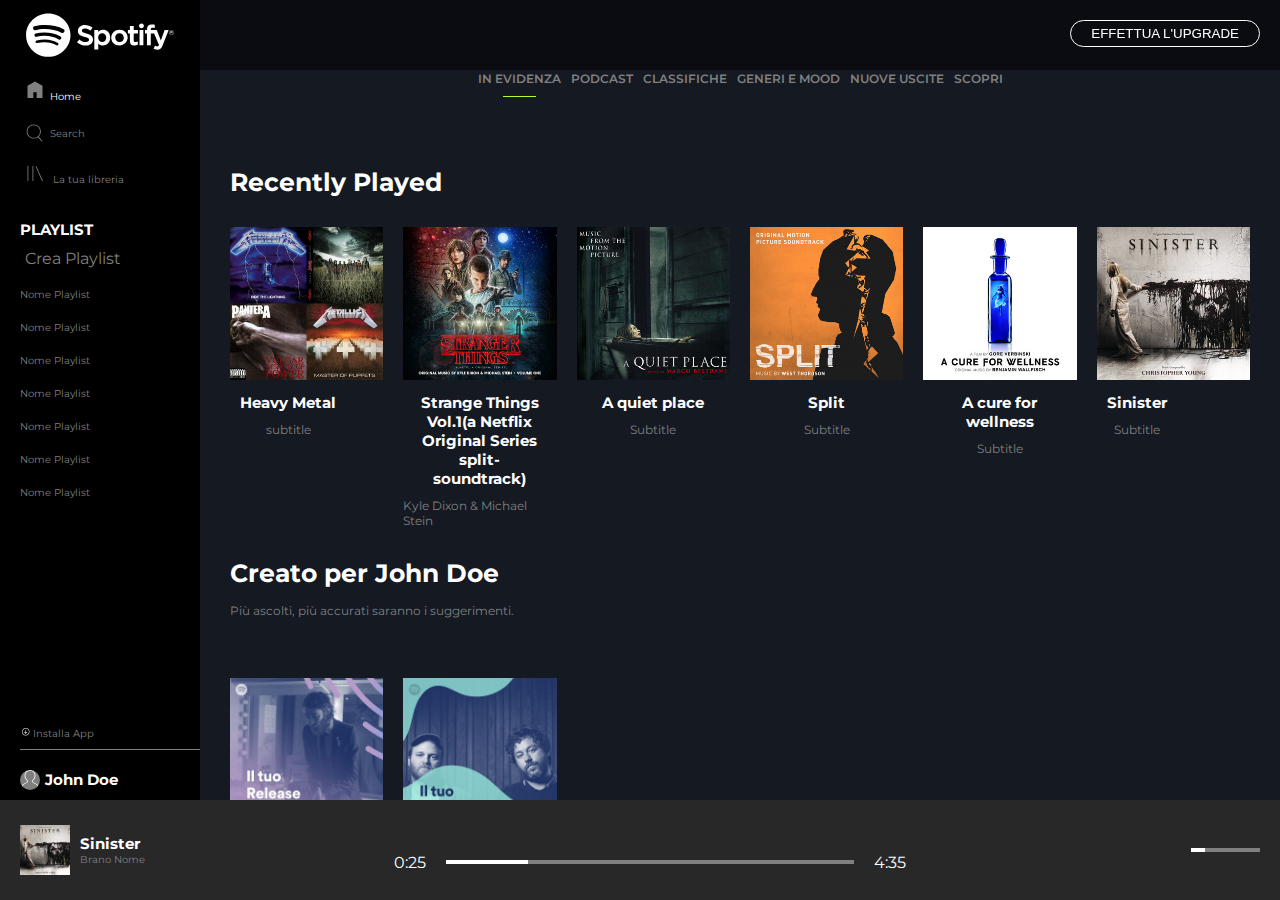
==== commit 44ffc503: "Fine-esercizio" ====
--- a/index.html
+++ b/index.html
@@ -13,6 +13,9 @@
 </head>
 <body >
     <main class="debug">
+        <div class="overlay-top">
+            <button>EFFETTUA L'UPGRADE</button>
+        </div>
         <div class="wrapper">
             <!-- nav laterale floattante fixed (gestire la terza sezione)-->
             <nav class="left">
@@ -54,15 +57,8 @@
                 <div class="playlist">
                     <h2>PLAYLIST</h2>
                     <div class="add-playlist">
-                        <a href="">
-                            <div class="div">
-                                <div class="btn-playlist">
-                                <i class="fas fa-plus black"></i>
-                            </div>
-                            <div class="btn-playlist-white">
-                                <i class="fas fa-plus black"></i>
-                            </div>
-                            </div>
+                        <a href="#">
+                            <i class="fas fa-plus-square"></i>
                             <span>Crea Playlist</span>
                         </a>
                     </div>
--- a/css/style.css
+++ b/css/style.css
@@ -58,6 +58,26 @@
 }
 
 /* /common */
+/* overlay-top */
+.overlay-top {
+    position: absolute;
+    top: 0;
+    left: 0;
+    height: 70px;
+    width: 100%;
+    background-color: rgba(0, 0, 0, 0.5);
+}
+button {
+    position: fixed;
+    top: 20px;
+    right: 20px;
+    padding: 5px 20px;
+    background-color: transparent   ;
+    border-radius: 20px;
+    color: white;
+    border: 1px white solid;
+}
+/* /overlay-top */
 /* nav */
 
 
@@ -143,34 +163,15 @@
 }
 .add-playlist>a {
     display: flex;
-    text-align: center;
-    padding-left: 20px;
-    padding-top: 10px;
-    height: 50px;
-    line-height: 30px;
-    width: 100%;
-}
-.btn-playlist {
-    position: absolute;
-    z-index: 500;
-    display: flex;
-    align-items: center;
-    justify-content: center;
-    width: 30px;
-    height: 30px;
-    background-color: gray;
-    margin-right: 10px;
-}
-.btn-playlist-white {
-    display: flex;
-    position: relative;
-    z-index: 5;
-    align-items: center;
-    justify-content: center;
-    width: 30px;
-    height: 30px;
-    background-color: white;
-    margin-right: 10px;
+    height: 100%;
+    width: 100%;
+    justify-content: flex-start;
+    align-items: center;
+    padding: 10px 20px;
+}
+.add-playlist>a>i {
+    font-size: 40px;
+    padding-right: 5px;
 }
 .black {
     color: black;
@@ -486,6 +487,9 @@
 .play-buttons:hover .big{
     font-size: 25px;
 }
+button:hover {
+    padding: 8px 25px;
+}
 /* /hover  */
 
 /* @media query */
